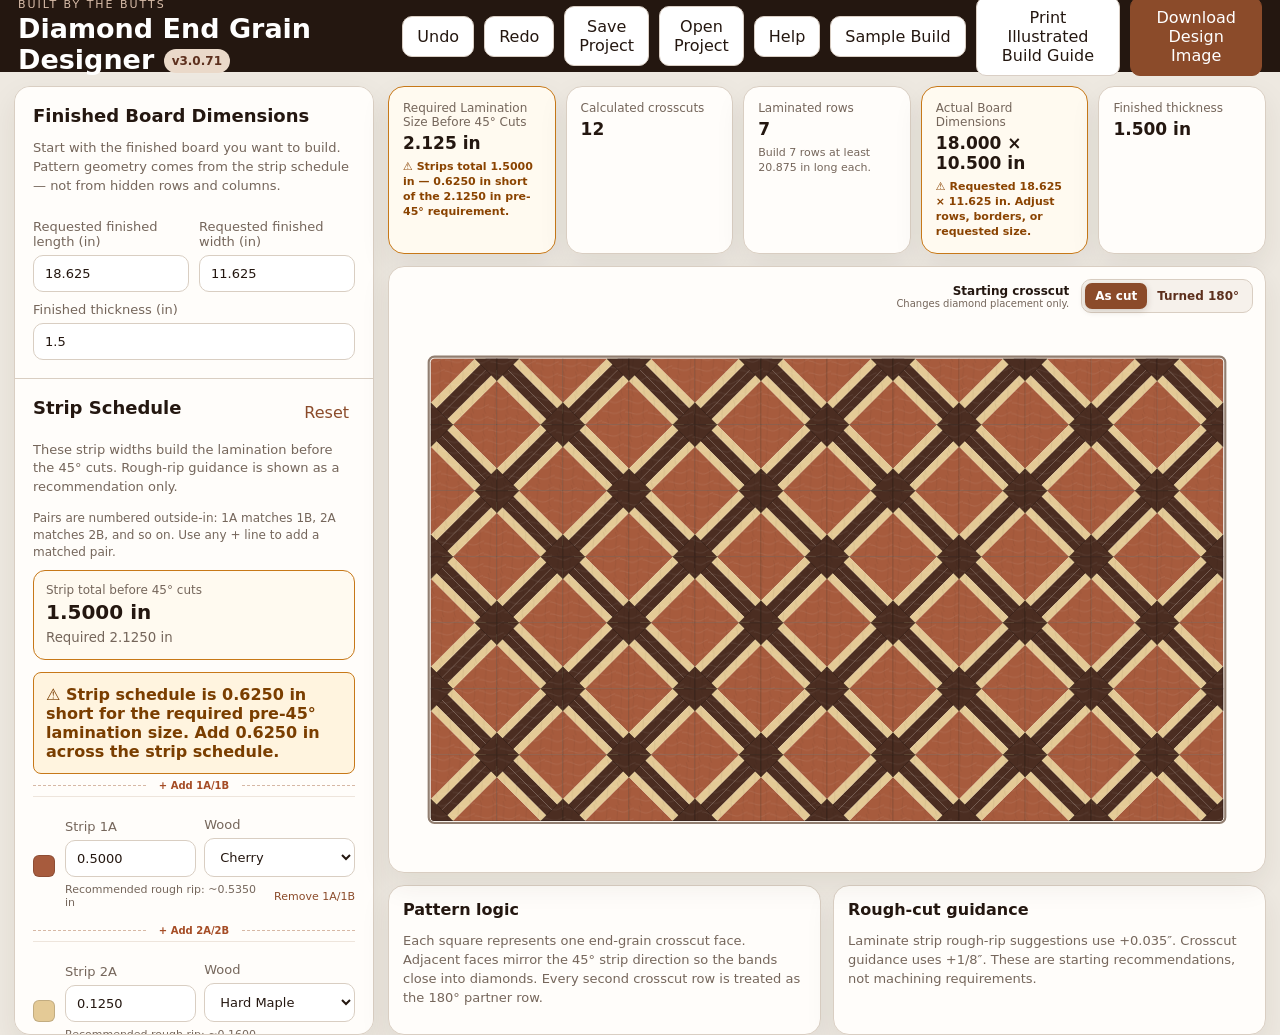
==== index.html @ 10adbae2 "Add files via upload" ====
<!doctype html>
<html lang="en">
<head>
  <meta charset="utf-8" />
  <meta name="viewport" content="width=device-width, initial-scale=1" />
  <meta name="description" content="Diamond End Grain Designer by Built By The Butts" />
  <title>Diamond End Grain Designer</title>
  <link rel="stylesheet" href="styles.css?v=3.0.71" />
</head>
<body>
  <header class="app-header">
    <div>
      <p class="eyebrow">Built By The Butts</p>
      <h1>Diamond End Grain Designer <span class="version-badge">v3.0.71</span></h1>
    </div>
    <div class="header-actions">
      <button id="undoBtn" class="secondary" type="button">Undo</button>
      <button id="redoBtn" class="secondary" type="button">Redo</button>
      <button id="saveProjectBtn" class="secondary" type="button">Save Project</button>
      <button id="openProjectBtn" class="secondary" type="button">Open Project</button>
      <input id="openProjectInput" type="file" accept="application/json,.json" hidden />
      <details id="helpMenu" class="help-menu">
        <summary class="secondary">Help</summary>
        <div class="help-menu-popover">
          <a id="userGuideLink" href="user-guide.html" target="_blank" rel="noopener"><strong>User Guide</strong><span>Learn every control and the full workflow</span></a>
          <a id="faqLink" href="faq.html" target="_blank" rel="noopener"><strong>FAQ</strong><span>Find quick answers to common questions</span></a>
        </div>
      </details>
      <a id="sampleBuildLink" class="secondary header-link" href="sample-build.html" target="_blank" rel="noopener">Sample Build</a>
      <button id="printPlanBtn" class="secondary" type="button">Print Illustrated Build Guide</button>
      <button id="exportSvgBtn" class="primary" type="button" title="Download the current board design as a scalable SVG image.">Download Design Image</button>
    </div>
  </header>

  <main class="workspace">
    <aside class="controls-panel">
      <section>
        <h2>Finished Board Dimensions</h2>
        <p class="help">Start with the finished board you want to build. Pattern geometry comes from the strip schedule — not from hidden rows and columns.</p>
        <div class="two-col">
          <label>Requested finished length (in)<input id="boardLength" type="number" min="1" max="60" step="0.125" /></label>
          <label>Requested finished width (in)<input id="boardWidth" type="number" min="1" max="36" step="0.125" /></label>
        </div>
        <label>Finished thickness (in)<input id="finishedThickness" type="number" min="0.75" max="3" step="0.125" /></label>
      </section>

      <section>
        <div class="section-heading-row"><h2>Strip Schedule</h2><button id="resetStripsBtn" class="text-button" type="button">Reset</button></div>
        <p class="help">These strip widths build the lamination before the 45° cuts. Rough-rip guidance is shown as a recommendation only.</p>
        <p class="strip-pair-help">Pairs are numbered outside-in: 1A matches 1B, 2A matches 2B, and so on. Use any + line to add a matched pair.</p>
        <div id="stripTotalCard" class="engineering-card"><span>Strip total before 45° cuts</span><strong id="stripTotalMetric"></strong><small id="stripTotalHelp"></small></div>
        <p id="stripTotalWarning" class="crosscut-warning" role="alert" hidden></p>
        <div id="stripEditor"></div>
      </section>

      <section>
        <h2>Diamond Accent</h2>
        <label>Accent cut depth <span id="edgeInsetLabel"></span><input id="edgeInset" type="range" min="0" max="1" step="0.0625" /></label>
        <div class="inset-quick-values">
          <button type="button" data-inset="0">Zero</button><button type="button" data-inset="0.125">⅛″</button><button type="button" data-inset="0.25">¼″</button><button type="button" data-inset="0.375">⅜″</button><button type="button" data-inset="0.5">½″</button><button type="button" data-inset="0.625">⅝″</button><button type="button" data-inset="0.75">¾″</button><button type="button" data-inset="0.875">⅞″</button><button type="button" data-inset="1">1″</button>
        </div>
        <p class="help">Cut depth controls only the two removed 45° corner areas. The laminated strip geometry stays fixed; replacement wood fills only what is cut away.</p>
        <label>Diamond Accent wood<select id="edgeWood"></select></label>
      </section>

      <section>
        <div class="section-heading-row"><h2>Top &amp; Bottom Borders</h2><button id="addBorderBandBtn" class="text-button" type="button">+ Add Border</button></div>
        <label class="toggle-row"><input id="includeBorders" type="checkbox" /> Include all-end-grain borders</label>
        <p class="help">Add one entry for every physical border band, even when adjacent bands use the same wood. Borders replace complete laminated rows as mirrored pairs—one full row at each edge.</p>
        <div id="borderFields">
          <div id="borderEditor"></div>
        </div>
        <div class="engineering-card"><span>Diamond field size</span><strong id="diamondFieldMetric"></strong></div>
        <div class="engineering-card"><span>Required border width</span><strong id="requiredBorderMetric"></strong></div>
        <div class="engineering-card"><span>Border schedule</span><strong id="borderMaterialMetric"></strong></div>
        <div class="engineering-card"><span>Border width check</span><strong id="borderDifferenceMetric"></strong></div>
        <p id="borderWarning" class="crosscut-warning" role="alert" hidden></p>
      </section>

      <section>
        <h2>Crosscut Engineering</h2>
        <label>Blade kerf (in) <span class="label-note">(enter your blade’s thickness)</span><input id="bladeKerf" type="number" min="0" max="0.25" step="0.001" /></label>
        <div class="engineering-card"><span>Recommended rough crosscut</span><strong id="roughCrosscutMetric"></strong><small id="roughCrosscutHelp"></small></div>
        <div class="engineering-card"><span>Calculated crosscut result</span><strong id="crosscutCountMetric"></strong><small id="crosscutCountHelp"></small></div>
        <p id="crosscutWarning" class="crosscut-warning" role="alert" hidden></p>
      </section>

      <section>
        <h2>Estimated Wood Cost</h2>
        <p class="help">Enter your supplier's USD price per board foot. Quantities are based on every rough-ripped strip, every laminated row, the full pre-45° blanks, crosscut kerf, borders, Diamond Accent replacement stock, and the selected waste allowance.</p>
        <p class="help">The estimate is rough lumber required for the build; actual purchases still depend on available board sizes, defects, and stock selection.</p>
        <p id="materialLengthHelp" class="material-help"></p>
        <label>Waste allowance (%)<input id="wastePercent" type="number" min="0" max="100" step="1" /></label>
        <div class="waste-recommendation"><span id="wasteRecommendation"></span><button id="useRecommendedWasteBtn" class="text-button" type="button">Use recommended</button></div>
        <p id="wasteWarning" class="crosscut-warning" role="alert" hidden></p>
        <div class="two-col">
          <div class="engineering-card"><span>Estimated rough lumber</span><strong id="materialPurchaseMetric"></strong></div>
          <div class="engineering-card"><span>Estimated Wood Cost</span><strong id="materialCostMetric"></strong></div>
        </div>
        <div class="material-table-wrap"><table class="material-table"><thead><tr><th>Species</th><th>Includes</th><th>Est. Buy BF</th><th>$/BF</th><th>Cost</th></tr></thead><tbody id="materialTableBody"></tbody></table></div>
      </section>

      <section>
        <div class="section-heading-row"><h2>Wood Library</h2><button id="addCustomWoodBtn" class="text-button" type="button">+ Add Custom Wood</button></div>
        <p class="help">Choose from the expanded built-in species list anywhere wood is selected. Colors are visual guides; actual wood varies by board, grain, age, and finish.</p>
        <div id="customWoodEditor"></div>
        <p id="customWoodEmpty" class="custom-wood-empty">No custom woods added.</p>
      </section>
    </aside>

    <section class="main-panel">
      <div class="metric-row">
        <article id="laminationMetricCard"><span>Required Lamination Size Before 45° Cuts</span><strong id="moduleWidthMetric"></strong><small id="laminationWarning" class="metric-warning" role="status" hidden></small></article>
        <article><span>Calculated crosscuts</span><strong id="crosscutMetric"></strong></article>
        <article><span>Laminated rows</span><strong id="laminatedRowMetric"></strong><small id="laminatedRowHelp" class="metric-detail"></small></article>
        <article id="actualBoardMetricCard"><span>Actual Board Dimensions</span><strong id="boardSizeMetric"></strong><small id="actualBoardWarning" class="metric-warning" role="status" hidden></small></article>
        <article><span>Finished thickness</span><strong id="thicknessMetric"></strong></article>
      </div>

      <div class="preview-card">
        <div class="preview-toolbar">
          <div><strong>Starting crosscut</strong><span>Changes diamond placement only.</span></div>
          <div class="glue-up-phase-control" role="group" aria-label="Starting crosscut glue-up orientation">
            <button type="button" data-glue-up-phase="0" aria-label="Keep Crosscut 1 as cut">As cut</button>
            <button type="button" data-glue-up-phase="1" aria-label="Turn Crosscut 1 180 degrees">Turned 180°</button>
          </div>
        </div>
        <svg id="boardSvg" viewBox="0 0 1200 760" role="img" aria-label="Finished diamond end grain board preview"></svg>
      </div>

      <div class="lower-grid">
        <article class="info-card">
          <h3>Pattern logic</h3>
          <p>Each square represents one end-grain crosscut face. Adjacent faces mirror the 45° strip direction so the bands close into diamonds. Every second crosscut row is treated as the 180° partner row.</p>
        </article>
        <article class="info-card">
          <h3>Rough-cut guidance</h3>
          <p>Laminate strip rough-rip suggestions use +0.035″. Crosscut guidance uses +1/8″. These are starting recommendations, not machining requirements.</p>
        </article>
      </div>
    </section>
  </main>

  <article id="printPlan" class="print-plan" aria-label="Printable workshop plan"></article>

  <div id="toast" role="status" aria-live="polite"></div>
  <script src="geometry.js?v=3.0.71"></script>
  <script src="manufacturing.js?v=3.0.71"></script>
  <script src="material.js?v=3.0.71"></script>
  <script src="app.js?v=3.0.71"></script>
</body>
</html>
---- styles.css ----
:root{--bg:#eee9e1;--panel:#fffdfa;--ink:#241710;--muted:#75665b;--line:#d9cec2;--accent:#8b4b2a;--accent-dark:#5d301d;--header:#241710;--soft:#f6f1eb;--shadow:0 12px 30px rgba(52,32,19,.08)}
*{box-sizing:border-box}body{margin:0;font-family:Inter,ui-sans-serif,system-ui,-apple-system,BlinkMacSystemFont,"Segoe UI",sans-serif;color:var(--ink);background:var(--bg)}button,input,select{font:inherit}.app-header{height:72px;padding:0 18px;display:flex;align-items:center;justify-content:space-between;background:var(--header);color:#fff;position:sticky;top:0;z-index:5}.eyebrow{margin:0 0 2px;letter-spacing:.18em;text-transform:uppercase;font-size:11px;color:#d9bda9}.app-header h1{margin:0;font-size:27px}.version-badge{font-size:12px;background:#ead9c9;color:#5d301d;border-radius:999px;padding:5px 8px;vertical-align:middle}.header-actions{display:flex;gap:10px;align-items:center}.header-link{text-decoration:none;white-space:nowrap}.secondary,.primary,.file-button{border:1px solid #dacfc5;border-radius:10px;padding:10px 14px;background:#fff;color:var(--ink);cursor:pointer}.primary{background:var(--accent);border-color:var(--accent);color:#fff}.compact{padding:8px 10px}.file-button input{display:none}.workspace{display:grid;grid-template-columns:360px minmax(0,1fr);height:calc(100vh - 72px);gap:14px;padding:14px}.controls-panel,.main-panel{min-width:0}.controls-panel{background:var(--panel);border:1px solid var(--line);border-radius:16px;overflow:auto;box-shadow:var(--shadow)}.controls-panel section{padding:18px;border-bottom:1px solid var(--line)}h2{font-size:18px;margin:0 0 10px}h3{margin:0 0 8px;font-size:16px}.help,.info-card p{color:var(--muted);font-size:13px;line-height:1.45}.two-col{display:grid;grid-template-columns:1fr 1fr;gap:10px}label{display:grid;gap:6px;font-size:13px;color:var(--muted);margin-top:10px}.label-note{font-weight:400;color:var(--muted)}input,select{width:100%;padding:10px 11px;border:1px solid var(--line);border-radius:10px;background:#fff;color:var(--ink)}input[type=range]{padding:0}.section-heading-row{display:flex;align-items:center;justify-content:space-between}.text-button{border:0;background:transparent;color:var(--accent);cursor:pointer}.strip-toolbar{display:grid;grid-template-columns:1fr 1fr;gap:8px;margin:12px 0}.strip-pair-controls{display:grid;grid-template-columns:minmax(0,1fr) auto;gap:8px;align-items:end;margin:4px 0 0}.strip-pair-controls label{margin-top:0}.strip-pair-help{margin:7px 0 10px;color:var(--muted);font-size:12px;line-height:1.4}.strip-remove-toolbar{margin-top:12px}.strip-row{display:grid;grid-template-columns:24px 1fr 1.15fr;gap:8px;align-items:end;padding:10px 0;border-top:1px solid #eee5dc}.strip-insertion-target{display:flex;align-items:center;gap:8px;color:#9a451f;font-size:11px;font-weight:700}.strip-insertion-target::before,.strip-insertion-target::after{content:"";height:0;border-top:2px dashed #c36a3e;flex:1}.swatch{width:22px;height:22px;border-radius:6px;border:1px solid rgba(0,0,0,.15)}.strip-meta{grid-column:2/-1;color:var(--muted);font-size:11px;margin-top:-2px}.inset-quick-values{display:flex;flex-wrap:wrap;gap:7px;margin-top:10px}.inset-quick-values button{border:1px solid var(--line);background:#fff;border-radius:9px;padding:7px 10px;cursor:pointer}.inset-quick-values button.active{background:var(--accent);border-color:var(--accent);color:#fff}.engineering-card{border:1px solid var(--line);background:var(--soft);border-radius:12px;padding:12px;margin-top:10px}.engineering-card span,.metric-row span{display:block;color:var(--muted);font-size:12px}.engineering-card strong{display:block;font-size:20px;margin-top:3px}.engineering-card small{display:block;color:var(--muted);line-height:1.35;margin-top:5px}.engineering-grid{display:grid;grid-template-columns:1fr 1fr;gap:10px}.main-panel{display:grid;grid-template-rows:auto minmax(0,1fr) auto;gap:12px}.metric-row{display:grid;grid-template-columns:repeat(4,1fr);gap:10px}.metric-row article,.preview-card,.info-card{background:var(--panel);border:1px solid var(--line);border-radius:16px;box-shadow:var(--shadow)}.metric-row article{padding:14px}.metric-row strong{display:block;margin-top:4px;font-size:17px}.preview-card{min-height:0;padding:12px;overflow:hidden}.preview-card svg{width:100%;height:100%;display:block}.lower-grid{display:grid;grid-template-columns:1fr 1fr;gap:12px}.info-card{padding:14px}#toast{position:fixed;right:22px;bottom:22px;background:#241710;color:#fff;padding:10px 14px;border-radius:10px;opacity:0;transform:translateY(8px);pointer-events:none;transition:.2s}#toast.show{opacity:1;transform:none}@media(max-width:1000px){.workspace{grid-template-columns:1fr;height:auto}.controls-panel{max-height:none}.metric-row{grid-template-columns:1fr 1fr}.preview-card{height:620px}}
.crosscut-warning{margin:.75rem 0 0;padding:.75rem;border:1px solid #c77818;border-radius:8px;background:#fff4df;color:#7a3e00;font-weight:700}
.toggle-row{display:flex;align-items:center;gap:9px;color:var(--ink);font-weight:650}.toggle-row input{width:auto;margin:0}.end-grain-border{vector-effect:non-scaling-stroke}
.border-row{display:grid;grid-template-columns:24px 1fr 1.15fr auto;gap:8px;align-items:end;padding:10px 0;border-top:1px solid #eee5dc}.border-remove{padding:10px 2px}
.custom-wood-row{display:grid;grid-template-columns:44px 1fr auto;gap:8px;align-items:end;padding:10px 0;border-top:1px solid #eee5dc}.wood-color{width:42px;height:42px;padding:3px;cursor:pointer}.custom-wood-remove{padding:10px 2px}.custom-wood-empty{margin:8px 0 0;color:var(--muted);font-size:12px}
.strip-insertion-control{display:flex;align-items:center;gap:6px;min-height:22px;color:#9a451f}.strip-insertion-control::before,.strip-insertion-control::after{content:"";height:0;border-top:1px dashed #d6b8a5;flex:1}.strip-insertion-control button{border:0;border-radius:999px;background:transparent;color:#a54c25;padding:2px 7px;font-size:10px;font-weight:700;cursor:pointer;white-space:nowrap}.strip-insertion-control.pair-location-active::before,.strip-insertion-control.pair-location-active::after{border-color:#a54c25;border-top-width:2px}.strip-insertion-control.pair-location-active button{background:#f4dfd2}.strip-row.new-strip{animation:new-strip-highlight 1.6s ease-out}@keyframes new-strip-highlight{0%,55%{background:#fff1bf;box-shadow:inset 3px 0 #c36a3e}100%{background:transparent;box-shadow:none}}.waste-recommendation{display:flex;align-items:center;justify-content:space-between;gap:8px;margin-top:7px;color:var(--muted);font-size:12px;line-height:1.35}.waste-recommendation .text-button{flex:0 0 auto;padding:3px 0}
.strip-meta{display:flex;align-items:center;justify-content:space-between;gap:8px}.strip-pair-remove{padding:1px 0;font-size:11px;white-space:nowrap}.strip-row.pair-remove-active{background:#fff0e7;box-shadow:inset 3px 0 #c36a3e}
  .metric-row{grid-template-columns:repeat(5,1fr)}

  /* Save/open confirmations stay visible near the project controls long enough to be read. */
  #toast{z-index:40;left:50%;right:auto;top:84px;bottom:auto;max-width:min(680px,calc(100vw - 32px));padding:12px 18px;border:2px solid #fff;border-radius:12px;box-shadow:0 14px 34px rgba(36,23,16,.3);font-weight:700;text-align:center;transform:translate(-50%,-8px)}
  #toast.error{background:#8b1f16}
  #toast.show{transform:translate(-50%,0)}
.material-help{display:block;color:var(--muted);line-height:1.4;margin:9px 0}.material-table-wrap{overflow-x:auto}.material-table{width:100%;border-collapse:collapse;font-size:12px}.material-table th,.material-table td{padding:8px 5px;border-bottom:1px solid var(--line);text-align:right}.material-table th:first-child,.material-table td:first-child{text-align:left}.material-table small{display:block;color:var(--muted);font-size:10px;margin-top:2px}
.metric-row article.metric-has-warning,.engineering-card.engineering-has-warning{border-color:#c77818;background:#fffaf0}.metric-detail{display:block;margin-top:7px;color:var(--muted);font-size:11px;line-height:1.35}.metric-warning{display:block;margin-top:7px;color:#8a4300;font-size:11px;line-height:1.35;font-weight:700}.metric-warning[hidden]{display:none}
.preview-card{position:relative;display:grid;grid-template-rows:auto minmax(0,1fr);gap:7px}.preview-toolbar{display:flex;align-items:center;justify-content:flex-end;gap:12px;min-height:34px}.preview-toolbar>div:first-child{display:grid;text-align:right}.preview-toolbar strong{font-size:12px}.preview-toolbar span{color:var(--muted);font-size:10px}.glue-up-phase-control{display:flex;padding:3px;border:1px solid var(--line);border-radius:10px;background:var(--soft)}.glue-up-phase-control button{border:0;border-radius:7px;padding:6px 10px;background:transparent;color:var(--accent-dark);cursor:pointer;font-size:12px;font-weight:700}.glue-up-phase-control button.active{background:var(--accent);color:#fff;box-shadow:0 2px 7px rgba(52,32,19,.18)}
.price-input{min-width:72px;padding:6px;text-align:right}
.help-menu{position:relative}.help-menu summary{list-style:none;white-space:nowrap}.help-menu summary::-webkit-details-marker{display:none}.help-menu[open] summary{background:#f0e2d6;border-color:#c89c7e}.help-menu-popover{position:absolute;z-index:20;top:calc(100% + 9px);right:0;display:grid;min-width:290px;padding:8px;border:1px solid var(--line);border-radius:13px;background:#fff;box-shadow:0 18px 48px rgba(30,18,11,.28)}.help-menu-popover a{display:grid;gap:2px;padding:11px;border-radius:9px;color:var(--ink);text-decoration:none}.help-menu-popover a:hover,.help-menu-popover a:focus-visible{background:var(--soft);outline:none}.help-menu-popover strong{color:var(--accent)}.help-menu-popover span{color:var(--muted);font-size:12px}
.print-plan{display:none}@media print{@page{margin:.5in}.app-header,.workspace,#toast{display:none!important}.print-plan{display:block!important;color:#111;font-family:Arial,sans-serif;font-size:9.5pt}.print-plan header{border-bottom:2px solid #241710;margin-bottom:16px}.print-plan h1{font-size:22pt;margin:0 0 4px}.print-plan h2{font-size:13pt;margin:16px 0 6px;border-bottom:1px solid #999;padding-bottom:3px}.print-plan p{margin:4px 0}.print-dimension-warning{padding:7px;border:1px solid #c77818;background:#fff4df;color:#7a3e00}.print-plan table{width:100%;border-collapse:collapse;margin:6px 0}.print-plan th,.print-plan td{border:1px solid #bbb;padding:5px;text-align:left}.print-plan ol{padding-left:22px}.print-plan li{margin:5px 0}.print-eyebrow{text-transform:uppercase;letter-spacing:.15em}.print-note{font-style:italic;color:#444}.print-summary{break-inside:avoid}.print-board-section{break-inside:avoid;page-break-after:always}.print-board-reference{display:block;width:100%;height:auto;max-height:5.6in;margin:8px auto;print-color-adjust:exact;-webkit-print-color-adjust:exact}.print-plan section{break-inside:avoid}.guide-key{display:flex;flex-wrap:wrap;gap:7px 16px;margin:8px 0 12px}.guide-key-item{display:flex;align-items:center;gap:5px}.guide-key-item i{display:inline-block;width:15px;height:15px;border:1px solid #777;border-radius:3px}.guide-steps{display:grid;grid-template-columns:1fr 1fr;gap:12px}.guide-step{display:grid;grid-template-columns:28px 1fr;grid-template-rows:auto auto;border:1px solid #aaa;border-radius:7px;padding:8px;break-inside:avoid;min-height:250px}.guide-step-number{grid-row:1;width:23px;height:23px;border-radius:50%;background:#8f431f;color:#fff;font-weight:700;text-align:center;line-height:23px}.guide-copy h3{font-size:11pt;margin:2px 0 4px}.guide-copy p{line-height:1.25}.guide-svg{grid-column:1 / -1;width:100%;height:145px;margin-top:5px;background:#faf7f2;border-radius:4px}.guide-svg text{font:11px Arial;fill:#35271f}.guide-svg .guide-strip-order{font-size:9px;letter-spacing:.01em}.guide-cut{stroke:#c23b22;stroke-width:3;stroke-dasharray:5 3}.guide-center-cut{stroke:#c23b22;stroke-width:3;stroke-dasharray:6 5}.guide-center-point{fill:#fff;stroke:#c23b22;stroke-width:2}.guide-edge-label{font-weight:700;fill:#8f431f!important}.guide-arrow{stroke:#8f431f;stroke-width:2.5;fill:none}.guide-dimension{stroke:#333;stroke-width:1.5}}
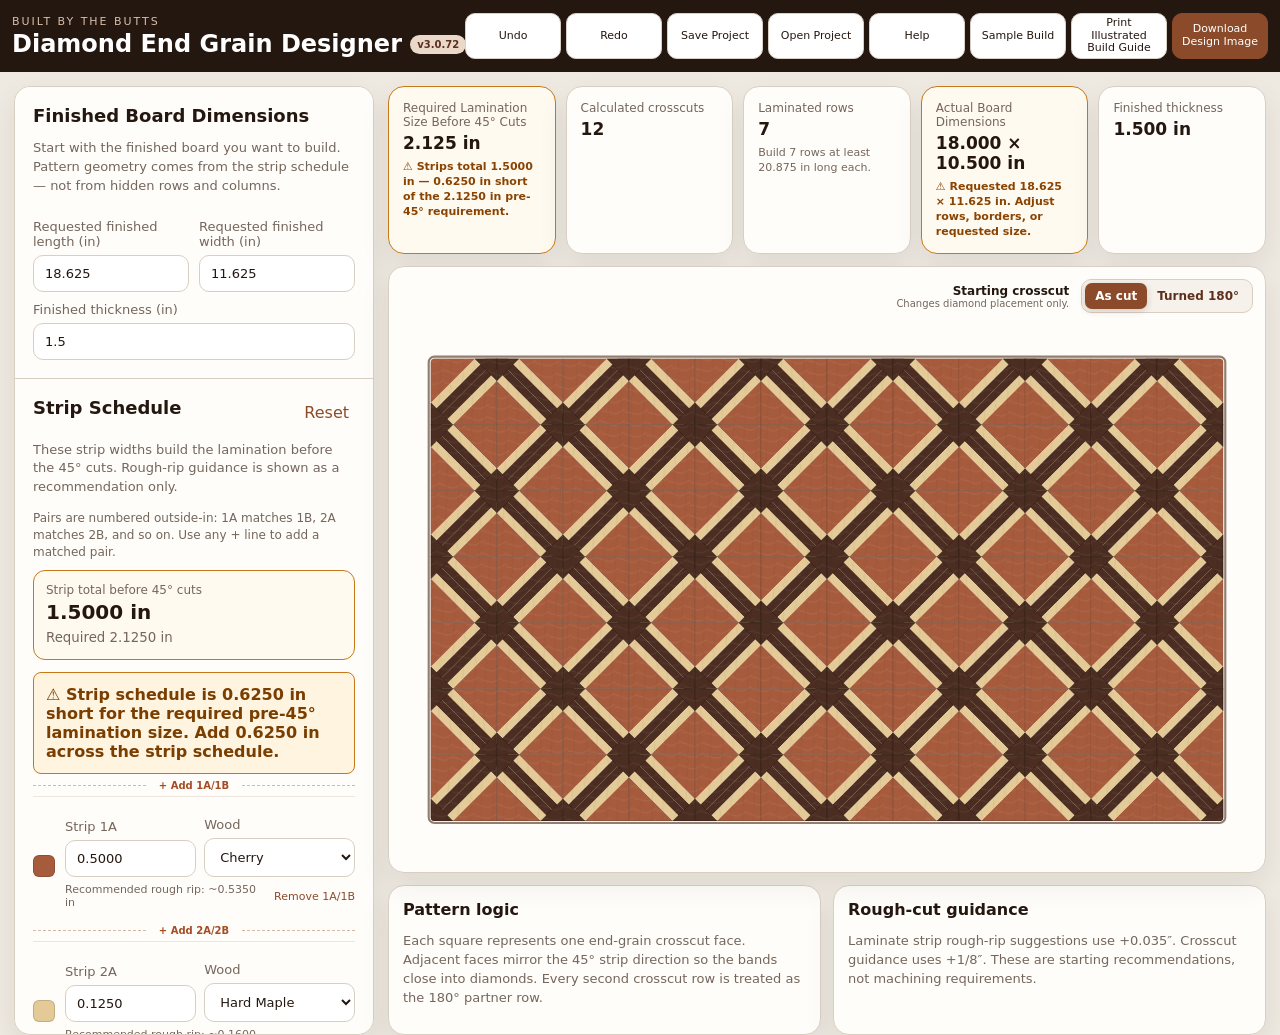
==== commit 86e1484b: "Add files via upload" ====
--- a/index.html
+++ b/index.html
@@ -5,13 +5,13 @@
   <meta name="viewport" content="width=device-width, initial-scale=1" />
   <meta name="description" content="Diamond End Grain Designer by Built By The Butts" />
   <title>Diamond End Grain Designer</title>
-  <link rel="stylesheet" href="styles.css?v=3.0.71" />
+  <link rel="stylesheet" href="styles.css?v=3.0.72" />
 </head>
 <body>
   <header class="app-header">
     <div>
       <p class="eyebrow">Built By The Butts</p>
-      <h1>Diamond End Grain Designer <span class="version-badge">v3.0.71</span></h1>
+      <h1>Diamond End Grain Designer <span class="version-badge">v3.0.72</span></h1>
     </div>
     <div class="header-actions">
       <button id="undoBtn" class="secondary" type="button">Undo</button>
@@ -144,9 +144,9 @@
   <article id="printPlan" class="print-plan" aria-label="Printable workshop plan"></article>
 
   <div id="toast" role="status" aria-live="polite"></div>
-  <script src="geometry.js?v=3.0.71"></script>
-  <script src="manufacturing.js?v=3.0.71"></script>
-  <script src="material.js?v=3.0.71"></script>
-  <script src="app.js?v=3.0.71"></script>
+  <script src="geometry.js?v=3.0.72"></script>
+  <script src="manufacturing.js?v=3.0.72"></script>
+  <script src="material.js?v=3.0.72"></script>
+  <script src="app.js?v=3.0.72"></script>
 </body>
 </html>
--- a/styles.css
+++ b/styles.css
@@ -17,4 +17,5 @@
 .preview-card{position:relative;display:grid;grid-template-rows:auto minmax(0,1fr);gap:7px}.preview-toolbar{display:flex;align-items:center;justify-content:flex-end;gap:12px;min-height:34px}.preview-toolbar>div:first-child{display:grid;text-align:right}.preview-toolbar strong{font-size:12px}.preview-toolbar span{color:var(--muted);font-size:10px}.glue-up-phase-control{display:flex;padding:3px;border:1px solid var(--line);border-radius:10px;background:var(--soft)}.glue-up-phase-control button{border:0;border-radius:7px;padding:6px 10px;background:transparent;color:var(--accent-dark);cursor:pointer;font-size:12px;font-weight:700}.glue-up-phase-control button.active{background:var(--accent);color:#fff;box-shadow:0 2px 7px rgba(52,32,19,.18)}
 .price-input{min-width:72px;padding:6px;text-align:right}
 .help-menu{position:relative}.help-menu summary{list-style:none;white-space:nowrap}.help-menu summary::-webkit-details-marker{display:none}.help-menu[open] summary{background:#f0e2d6;border-color:#c89c7e}.help-menu-popover{position:absolute;z-index:20;top:calc(100% + 9px);right:0;display:grid;min-width:290px;padding:8px;border:1px solid var(--line);border-radius:13px;background:#fff;box-shadow:0 18px 48px rgba(30,18,11,.28)}.help-menu-popover a{display:grid;gap:2px;padding:11px;border-radius:9px;color:var(--ink);text-decoration:none}.help-menu-popover a:hover,.help-menu-popover a:focus-visible{background:var(--soft);outline:none}.help-menu-popover strong{color:var(--accent)}.help-menu-popover span{color:var(--muted);font-size:12px}
+.header-actions{gap:6px;flex:0 0 auto}.header-actions>button,.header-actions>.header-link,.header-actions>.help-menu>summary{display:flex;align-items:center;justify-content:center;width:100px;min-width:100px;height:46px;padding:5px 7px;font-size:12px;line-height:1.15;text-align:center;white-space:normal}.header-actions>.help-menu{width:100px;min-width:100px}.app-header>div:first-child{min-width:0}.app-header h1{white-space:nowrap}@media(max-width:1350px){.app-header{padding-inline:12px}.app-header h1{font-size:24px}.version-badge{font-size:10px;padding:4px 7px}.header-actions{gap:5px}.header-actions>button,.header-actions>.header-link,.header-actions>.help-menu>summary{width:96px;min-width:96px;font-size:11px}.header-actions>.help-menu{width:96px;min-width:96px}}
 .print-plan{display:none}@media print{@page{margin:.5in}.app-header,.workspace,#toast{display:none!important}.print-plan{display:block!important;color:#111;font-family:Arial,sans-serif;font-size:9.5pt}.print-plan header{border-bottom:2px solid #241710;margin-bottom:16px}.print-plan h1{font-size:22pt;margin:0 0 4px}.print-plan h2{font-size:13pt;margin:16px 0 6px;border-bottom:1px solid #999;padding-bottom:3px}.print-plan p{margin:4px 0}.print-dimension-warning{padding:7px;border:1px solid #c77818;background:#fff4df;color:#7a3e00}.print-plan table{width:100%;border-collapse:collapse;margin:6px 0}.print-plan th,.print-plan td{border:1px solid #bbb;padding:5px;text-align:left}.print-plan ol{padding-left:22px}.print-plan li{margin:5px 0}.print-eyebrow{text-transform:uppercase;letter-spacing:.15em}.print-note{font-style:italic;color:#444}.print-summary{break-inside:avoid}.print-board-section{break-inside:avoid;page-break-after:always}.print-board-reference{display:block;width:100%;height:auto;max-height:5.6in;margin:8px auto;print-color-adjust:exact;-webkit-print-color-adjust:exact}.print-plan section{break-inside:avoid}.guide-key{display:flex;flex-wrap:wrap;gap:7px 16px;margin:8px 0 12px}.guide-key-item{display:flex;align-items:center;gap:5px}.guide-key-item i{display:inline-block;width:15px;height:15px;border:1px solid #777;border-radius:3px}.guide-steps{display:grid;grid-template-columns:1fr 1fr;gap:12px}.guide-step{display:grid;grid-template-columns:28px 1fr;grid-template-rows:auto auto;border:1px solid #aaa;border-radius:7px;padding:8px;break-inside:avoid;min-height:250px}.guide-step-number{grid-row:1;width:23px;height:23px;border-radius:50%;background:#8f431f;color:#fff;font-weight:700;text-align:center;line-height:23px}.guide-copy h3{font-size:11pt;margin:2px 0 4px}.guide-copy p{line-height:1.25}.guide-svg{grid-column:1 / -1;width:100%;height:145px;margin-top:5px;background:#faf7f2;border-radius:4px}.guide-svg text{font:11px Arial;fill:#35271f}.guide-svg .guide-strip-order{font-size:9px;letter-spacing:.01em}.guide-cut{stroke:#c23b22;stroke-width:3;stroke-dasharray:5 3}.guide-center-cut{stroke:#c23b22;stroke-width:3;stroke-dasharray:6 5}.guide-center-point{fill:#fff;stroke:#c23b22;stroke-width:2}.guide-edge-label{font-weight:700;fill:#8f431f!important}.guide-arrow{stroke:#8f431f;stroke-width:2.5;fill:none}.guide-dimension{stroke:#333;stroke-width:1.5}}
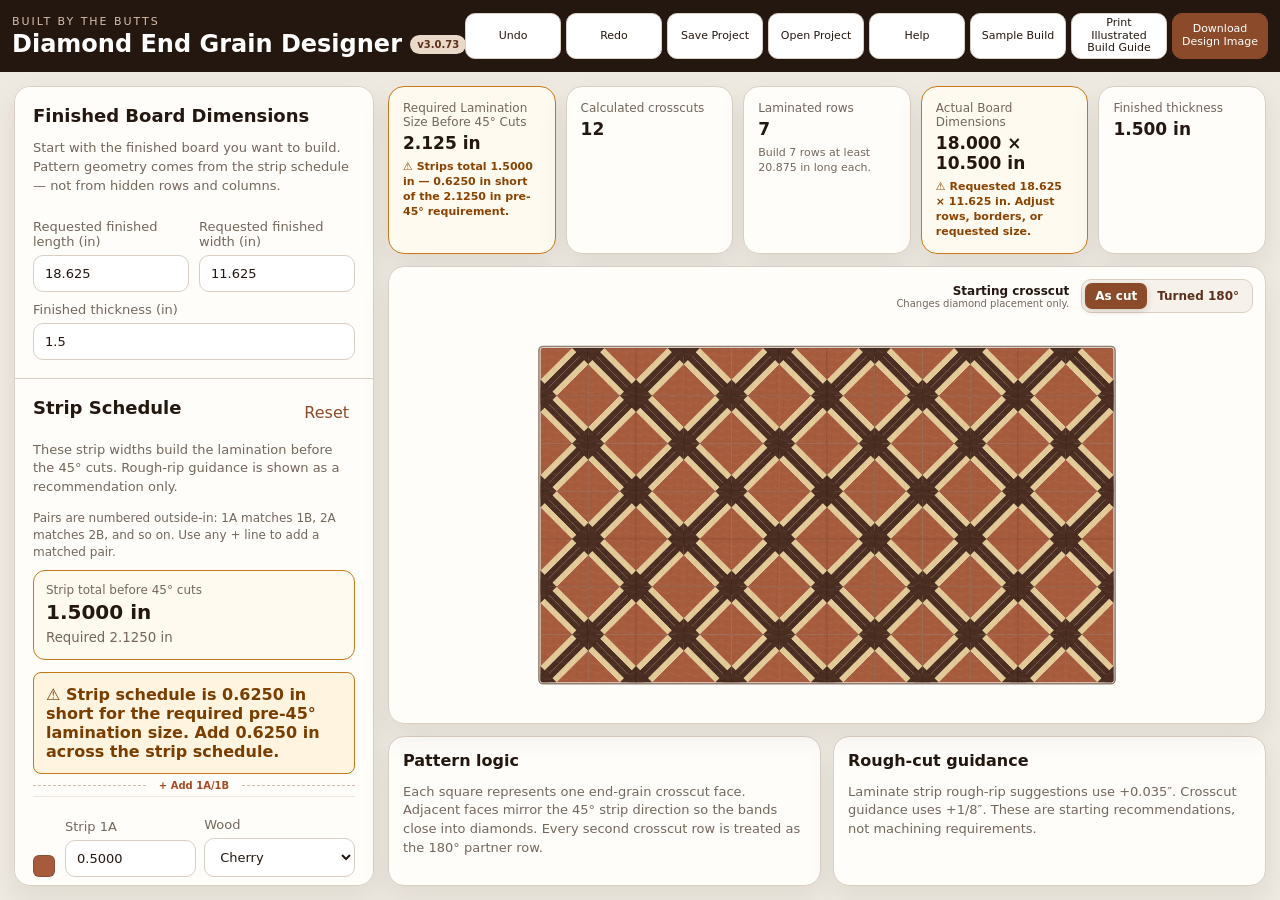
==== commit c1acf9eb: "Add files via upload" ====
--- a/index.html
+++ b/index.html
@@ -5,13 +5,13 @@
   <meta name="viewport" content="width=device-width, initial-scale=1" />
   <meta name="description" content="Diamond End Grain Designer by Built By The Butts" />
   <title>Diamond End Grain Designer</title>
-  <link rel="stylesheet" href="styles.css?v=3.0.72" />
+  <link rel="stylesheet" href="styles.css?v=3.0.73" />
 </head>
 <body>
   <header class="app-header">
     <div>
       <p class="eyebrow">Built By The Butts</p>
-      <h1>Diamond End Grain Designer <span class="version-badge">v3.0.72</span></h1>
+      <h1>Diamond End Grain Designer <span class="version-badge">v3.0.73</span></h1>
     </div>
     <div class="header-actions">
       <button id="undoBtn" class="secondary" type="button">Undo</button>
@@ -144,9 +144,9 @@
   <article id="printPlan" class="print-plan" aria-label="Printable workshop plan"></article>
 
   <div id="toast" role="status" aria-live="polite"></div>
-  <script src="geometry.js?v=3.0.72"></script>
-  <script src="manufacturing.js?v=3.0.72"></script>
-  <script src="material.js?v=3.0.72"></script>
-  <script src="app.js?v=3.0.72"></script>
+  <script src="geometry.js?v=3.0.73"></script>
+  <script src="manufacturing.js?v=3.0.73"></script>
+  <script src="material.js?v=3.0.73"></script>
+  <script src="app.js?v=3.0.73"></script>
 </body>
 </html>
--- a/styles.css
+++ b/styles.css
@@ -17,5 +17,7 @@
 .preview-card{position:relative;display:grid;grid-template-rows:auto minmax(0,1fr);gap:7px}.preview-toolbar{display:flex;align-items:center;justify-content:flex-end;gap:12px;min-height:34px}.preview-toolbar>div:first-child{display:grid;text-align:right}.preview-toolbar strong{font-size:12px}.preview-toolbar span{color:var(--muted);font-size:10px}.glue-up-phase-control{display:flex;padding:3px;border:1px solid var(--line);border-radius:10px;background:var(--soft)}.glue-up-phase-control button{border:0;border-radius:7px;padding:6px 10px;background:transparent;color:var(--accent-dark);cursor:pointer;font-size:12px;font-weight:700}.glue-up-phase-control button.active{background:var(--accent);color:#fff;box-shadow:0 2px 7px rgba(52,32,19,.18)}
 .price-input{min-width:72px;padding:6px;text-align:right}
 .help-menu{position:relative}.help-menu summary{list-style:none;white-space:nowrap}.help-menu summary::-webkit-details-marker{display:none}.help-menu[open] summary{background:#f0e2d6;border-color:#c89c7e}.help-menu-popover{position:absolute;z-index:20;top:calc(100% + 9px);right:0;display:grid;min-width:290px;padding:8px;border:1px solid var(--line);border-radius:13px;background:#fff;box-shadow:0 18px 48px rgba(30,18,11,.28)}.help-menu-popover a{display:grid;gap:2px;padding:11px;border-radius:9px;color:var(--ink);text-decoration:none}.help-menu-popover a:hover,.help-menu-popover a:focus-visible{background:var(--soft);outline:none}.help-menu-popover strong{color:var(--accent)}.help-menu-popover span{color:var(--muted);font-size:12px}
+/* Keep desktop scrolling inside the rounded controls panel so its scrollbar cannot slide beneath the sticky header. */
+@media(min-width:1001px){html,body{height:100%;overflow:hidden}.workspace{min-height:0}.controls-panel,.main-panel{min-height:0}.controls-panel{overflow-x:hidden;overflow-y:auto;overscroll-behavior:contain}}
 .header-actions{gap:6px;flex:0 0 auto}.header-actions>button,.header-actions>.header-link,.header-actions>.help-menu>summary{display:flex;align-items:center;justify-content:center;width:100px;min-width:100px;height:46px;padding:5px 7px;font-size:12px;line-height:1.15;text-align:center;white-space:normal}.header-actions>.help-menu{width:100px;min-width:100px}.app-header>div:first-child{min-width:0}.app-header h1{white-space:nowrap}@media(max-width:1350px){.app-header{padding-inline:12px}.app-header h1{font-size:24px}.version-badge{font-size:10px;padding:4px 7px}.header-actions{gap:5px}.header-actions>button,.header-actions>.header-link,.header-actions>.help-menu>summary{width:96px;min-width:96px;font-size:11px}.header-actions>.help-menu{width:96px;min-width:96px}}
 .print-plan{display:none}@media print{@page{margin:.5in}.app-header,.workspace,#toast{display:none!important}.print-plan{display:block!important;color:#111;font-family:Arial,sans-serif;font-size:9.5pt}.print-plan header{border-bottom:2px solid #241710;margin-bottom:16px}.print-plan h1{font-size:22pt;margin:0 0 4px}.print-plan h2{font-size:13pt;margin:16px 0 6px;border-bottom:1px solid #999;padding-bottom:3px}.print-plan p{margin:4px 0}.print-dimension-warning{padding:7px;border:1px solid #c77818;background:#fff4df;color:#7a3e00}.print-plan table{width:100%;border-collapse:collapse;margin:6px 0}.print-plan th,.print-plan td{border:1px solid #bbb;padding:5px;text-align:left}.print-plan ol{padding-left:22px}.print-plan li{margin:5px 0}.print-eyebrow{text-transform:uppercase;letter-spacing:.15em}.print-note{font-style:italic;color:#444}.print-summary{break-inside:avoid}.print-board-section{break-inside:avoid;page-break-after:always}.print-board-reference{display:block;width:100%;height:auto;max-height:5.6in;margin:8px auto;print-color-adjust:exact;-webkit-print-color-adjust:exact}.print-plan section{break-inside:avoid}.guide-key{display:flex;flex-wrap:wrap;gap:7px 16px;margin:8px 0 12px}.guide-key-item{display:flex;align-items:center;gap:5px}.guide-key-item i{display:inline-block;width:15px;height:15px;border:1px solid #777;border-radius:3px}.guide-steps{display:grid;grid-template-columns:1fr 1fr;gap:12px}.guide-step{display:grid;grid-template-columns:28px 1fr;grid-template-rows:auto auto;border:1px solid #aaa;border-radius:7px;padding:8px;break-inside:avoid;min-height:250px}.guide-step-number{grid-row:1;width:23px;height:23px;border-radius:50%;background:#8f431f;color:#fff;font-weight:700;text-align:center;line-height:23px}.guide-copy h3{font-size:11pt;margin:2px 0 4px}.guide-copy p{line-height:1.25}.guide-svg{grid-column:1 / -1;width:100%;height:145px;margin-top:5px;background:#faf7f2;border-radius:4px}.guide-svg text{font:11px Arial;fill:#35271f}.guide-svg .guide-strip-order{font-size:9px;letter-spacing:.01em}.guide-cut{stroke:#c23b22;stroke-width:3;stroke-dasharray:5 3}.guide-center-cut{stroke:#c23b22;stroke-width:3;stroke-dasharray:6 5}.guide-center-point{fill:#fff;stroke:#c23b22;stroke-width:2}.guide-edge-label{font-weight:700;fill:#8f431f!important}.guide-arrow{stroke:#8f431f;stroke-width:2.5;fill:none}.guide-dimension{stroke:#333;stroke-width:1.5}}
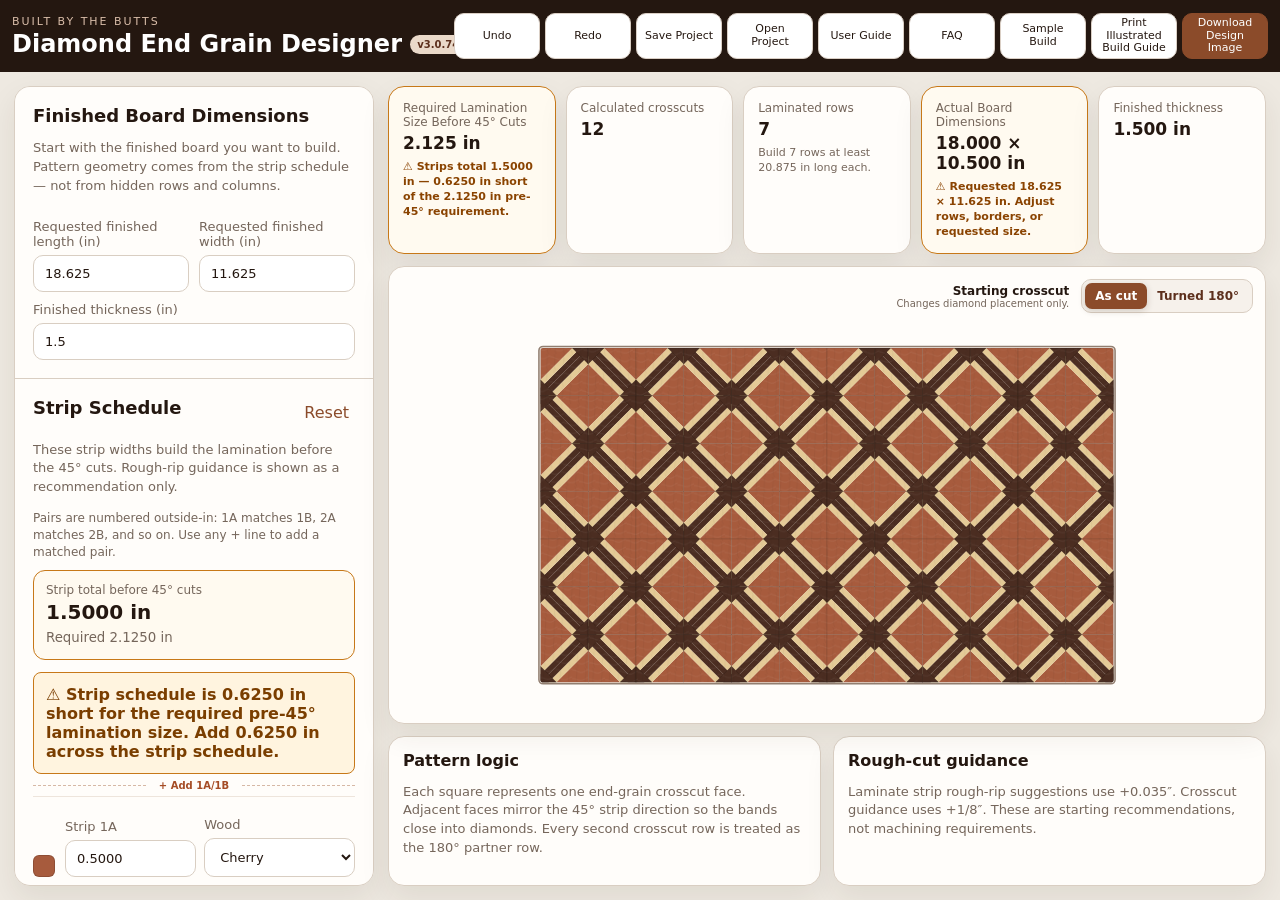
==== commit dea79e13: "Add files via upload" ====
--- a/index.html
+++ b/index.html
@@ -5,13 +5,13 @@
   <meta name="viewport" content="width=device-width, initial-scale=1" />
   <meta name="description" content="Diamond End Grain Designer by Built By The Butts" />
   <title>Diamond End Grain Designer</title>
-  <link rel="stylesheet" href="styles.css?v=3.0.73" />
+  <link rel="stylesheet" href="styles.css?v=3.0.74" />
 </head>
 <body>
   <header class="app-header">
     <div>
       <p class="eyebrow">Built By The Butts</p>
-      <h1>Diamond End Grain Designer <span class="version-badge">v3.0.73</span></h1>
+      <h1>Diamond End Grain Designer <span class="version-badge">v3.0.74</span></h1>
     </div>
     <div class="header-actions">
       <button id="undoBtn" class="secondary" type="button">Undo</button>
@@ -19,13 +19,8 @@
       <button id="saveProjectBtn" class="secondary" type="button">Save Project</button>
       <button id="openProjectBtn" class="secondary" type="button">Open Project</button>
       <input id="openProjectInput" type="file" accept="application/json,.json" hidden />
-      <details id="helpMenu" class="help-menu">
-        <summary class="secondary">Help</summary>
-        <div class="help-menu-popover">
-          <a id="userGuideLink" href="user-guide.html" target="_blank" rel="noopener"><strong>User Guide</strong><span>Learn every control and the full workflow</span></a>
-          <a id="faqLink" href="faq.html" target="_blank" rel="noopener"><strong>FAQ</strong><span>Find quick answers to common questions</span></a>
-        </div>
-      </details>
+      <a id="userGuideLink" class="secondary header-link" href="user-guide.html" target="_blank" rel="noopener">User Guide</a>
+      <a id="faqLink" class="secondary header-link" href="faq.html" target="_blank" rel="noopener">FAQ</a>
       <a id="sampleBuildLink" class="secondary header-link" href="sample-build.html" target="_blank" rel="noopener">Sample Build</a>
       <button id="printPlanBtn" class="secondary" type="button">Print Illustrated Build Guide</button>
       <button id="exportSvgBtn" class="primary" type="button" title="Download the current board design as a scalable SVG image.">Download Design Image</button>
@@ -144,9 +139,9 @@
   <article id="printPlan" class="print-plan" aria-label="Printable workshop plan"></article>
 
   <div id="toast" role="status" aria-live="polite"></div>
-  <script src="geometry.js?v=3.0.73"></script>
-  <script src="manufacturing.js?v=3.0.73"></script>
-  <script src="material.js?v=3.0.73"></script>
-  <script src="app.js?v=3.0.73"></script>
+  <script src="geometry.js?v=3.0.74"></script>
+  <script src="manufacturing.js?v=3.0.74"></script>
+  <script src="material.js?v=3.0.74"></script>
+  <script src="app.js?v=3.0.74"></script>
 </body>
 </html>
--- a/styles.css
+++ b/styles.css
@@ -16,8 +16,7 @@
 .metric-row article.metric-has-warning,.engineering-card.engineering-has-warning{border-color:#c77818;background:#fffaf0}.metric-detail{display:block;margin-top:7px;color:var(--muted);font-size:11px;line-height:1.35}.metric-warning{display:block;margin-top:7px;color:#8a4300;font-size:11px;line-height:1.35;font-weight:700}.metric-warning[hidden]{display:none}
 .preview-card{position:relative;display:grid;grid-template-rows:auto minmax(0,1fr);gap:7px}.preview-toolbar{display:flex;align-items:center;justify-content:flex-end;gap:12px;min-height:34px}.preview-toolbar>div:first-child{display:grid;text-align:right}.preview-toolbar strong{font-size:12px}.preview-toolbar span{color:var(--muted);font-size:10px}.glue-up-phase-control{display:flex;padding:3px;border:1px solid var(--line);border-radius:10px;background:var(--soft)}.glue-up-phase-control button{border:0;border-radius:7px;padding:6px 10px;background:transparent;color:var(--accent-dark);cursor:pointer;font-size:12px;font-weight:700}.glue-up-phase-control button.active{background:var(--accent);color:#fff;box-shadow:0 2px 7px rgba(52,32,19,.18)}
 .price-input{min-width:72px;padding:6px;text-align:right}
-.help-menu{position:relative}.help-menu summary{list-style:none;white-space:nowrap}.help-menu summary::-webkit-details-marker{display:none}.help-menu[open] summary{background:#f0e2d6;border-color:#c89c7e}.help-menu-popover{position:absolute;z-index:20;top:calc(100% + 9px);right:0;display:grid;min-width:290px;padding:8px;border:1px solid var(--line);border-radius:13px;background:#fff;box-shadow:0 18px 48px rgba(30,18,11,.28)}.help-menu-popover a{display:grid;gap:2px;padding:11px;border-radius:9px;color:var(--ink);text-decoration:none}.help-menu-popover a:hover,.help-menu-popover a:focus-visible{background:var(--soft);outline:none}.help-menu-popover strong{color:var(--accent)}.help-menu-popover span{color:var(--muted);font-size:12px}
 /* Keep desktop scrolling inside the rounded controls panel so its scrollbar cannot slide beneath the sticky header. */
 @media(min-width:1001px){html,body{height:100%;overflow:hidden}.workspace{min-height:0}.controls-panel,.main-panel{min-height:0}.controls-panel{overflow-x:hidden;overflow-y:auto;overscroll-behavior:contain}}
-.header-actions{gap:6px;flex:0 0 auto}.header-actions>button,.header-actions>.header-link,.header-actions>.help-menu>summary{display:flex;align-items:center;justify-content:center;width:100px;min-width:100px;height:46px;padding:5px 7px;font-size:12px;line-height:1.15;text-align:center;white-space:normal}.header-actions>.help-menu{width:100px;min-width:100px}.app-header>div:first-child{min-width:0}.app-header h1{white-space:nowrap}@media(max-width:1350px){.app-header{padding-inline:12px}.app-header h1{font-size:24px}.version-badge{font-size:10px;padding:4px 7px}.header-actions{gap:5px}.header-actions>button,.header-actions>.header-link,.header-actions>.help-menu>summary{width:96px;min-width:96px;font-size:11px}.header-actions>.help-menu{width:96px;min-width:96px}}
+.header-actions{gap:6px;flex:0 0 auto}.header-actions>button,.header-actions>.header-link{display:flex;align-items:center;justify-content:center;width:100px;min-width:100px;height:46px;padding:5px 7px;font-size:12px;line-height:1.15;text-align:center;white-space:normal}.app-header>div:first-child{min-width:0}.app-header h1{white-space:nowrap}@media(max-width:1350px){.app-header{padding-inline:12px}.app-header h1{font-size:24px}.version-badge{font-size:10px;padding:4px 7px}.header-actions{gap:5px}.header-actions>button,.header-actions>.header-link{width:86px;min-width:86px;font-size:11px}}
 .print-plan{display:none}@media print{@page{margin:.5in}.app-header,.workspace,#toast{display:none!important}.print-plan{display:block!important;color:#111;font-family:Arial,sans-serif;font-size:9.5pt}.print-plan header{border-bottom:2px solid #241710;margin-bottom:16px}.print-plan h1{font-size:22pt;margin:0 0 4px}.print-plan h2{font-size:13pt;margin:16px 0 6px;border-bottom:1px solid #999;padding-bottom:3px}.print-plan p{margin:4px 0}.print-dimension-warning{padding:7px;border:1px solid #c77818;background:#fff4df;color:#7a3e00}.print-plan table{width:100%;border-collapse:collapse;margin:6px 0}.print-plan th,.print-plan td{border:1px solid #bbb;padding:5px;text-align:left}.print-plan ol{padding-left:22px}.print-plan li{margin:5px 0}.print-eyebrow{text-transform:uppercase;letter-spacing:.15em}.print-note{font-style:italic;color:#444}.print-summary{break-inside:avoid}.print-board-section{break-inside:avoid;page-break-after:always}.print-board-reference{display:block;width:100%;height:auto;max-height:5.6in;margin:8px auto;print-color-adjust:exact;-webkit-print-color-adjust:exact}.print-plan section{break-inside:avoid}.guide-key{display:flex;flex-wrap:wrap;gap:7px 16px;margin:8px 0 12px}.guide-key-item{display:flex;align-items:center;gap:5px}.guide-key-item i{display:inline-block;width:15px;height:15px;border:1px solid #777;border-radius:3px}.guide-steps{display:grid;grid-template-columns:1fr 1fr;gap:12px}.guide-step{display:grid;grid-template-columns:28px 1fr;grid-template-rows:auto auto;border:1px solid #aaa;border-radius:7px;padding:8px;break-inside:avoid;min-height:250px}.guide-step-number{grid-row:1;width:23px;height:23px;border-radius:50%;background:#8f431f;color:#fff;font-weight:700;text-align:center;line-height:23px}.guide-copy h3{font-size:11pt;margin:2px 0 4px}.guide-copy p{line-height:1.25}.guide-svg{grid-column:1 / -1;width:100%;height:145px;margin-top:5px;background:#faf7f2;border-radius:4px}.guide-svg text{font:11px Arial;fill:#35271f}.guide-svg .guide-strip-order{font-size:9px;letter-spacing:.01em}.guide-cut{stroke:#c23b22;stroke-width:3;stroke-dasharray:5 3}.guide-center-cut{stroke:#c23b22;stroke-width:3;stroke-dasharray:6 5}.guide-center-point{fill:#fff;stroke:#c23b22;stroke-width:2}.guide-edge-label{font-weight:700;fill:#8f431f!important}.guide-arrow{stroke:#8f431f;stroke-width:2.5;fill:none}.guide-dimension{stroke:#333;stroke-width:1.5}}
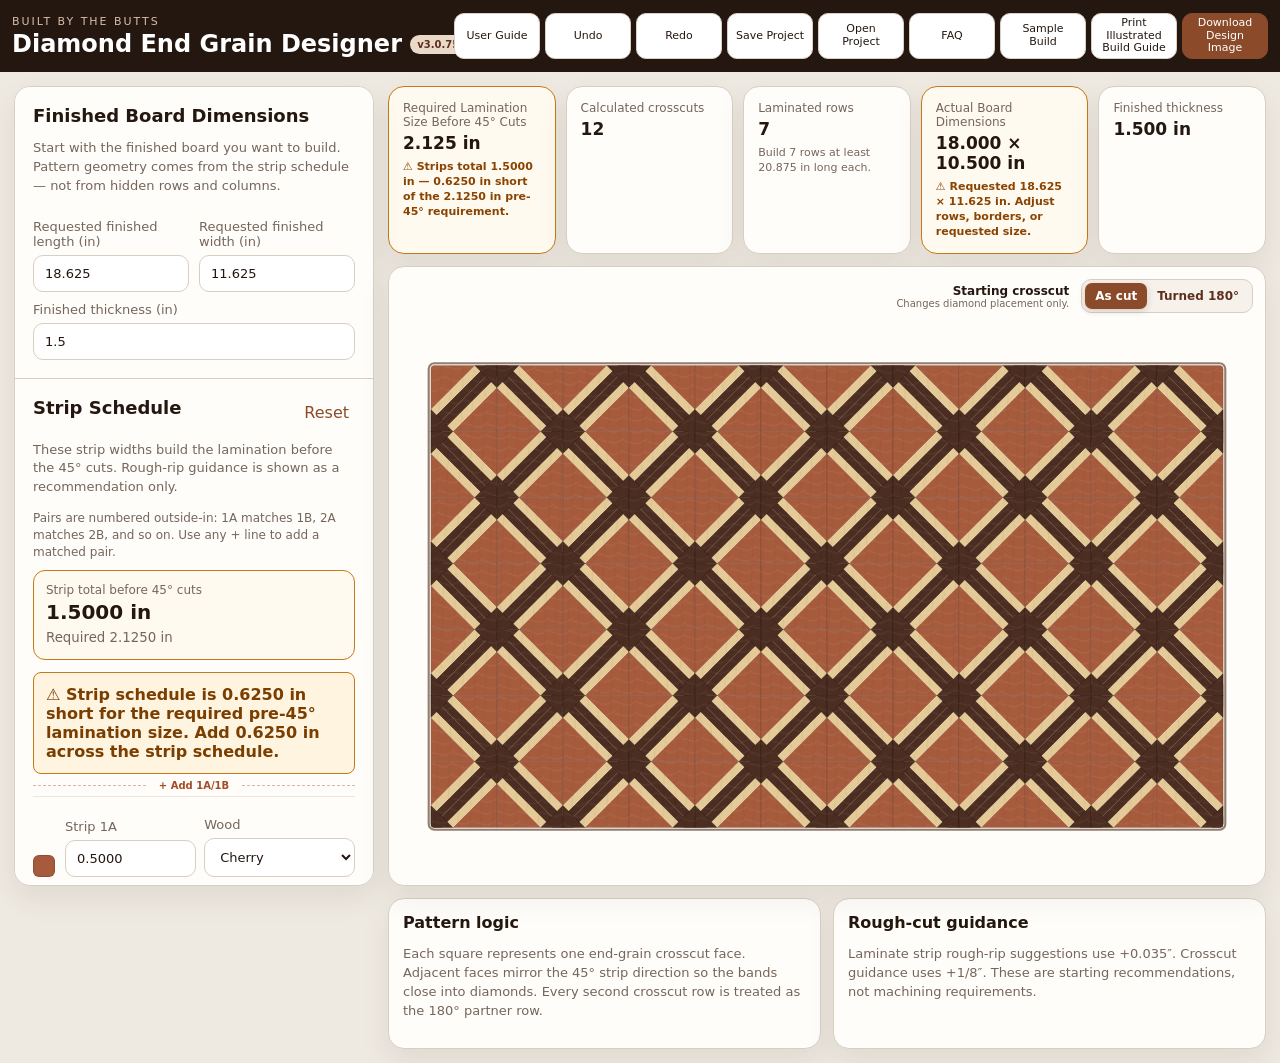
==== commit 39500280: "Add files via upload" ====
--- a/index.html
+++ b/index.html
@@ -5,21 +5,21 @@
   <meta name="viewport" content="width=device-width, initial-scale=1" />
   <meta name="description" content="Diamond End Grain Designer by Built By The Butts" />
   <title>Diamond End Grain Designer</title>
-  <link rel="stylesheet" href="styles.css?v=3.0.74" />
+  <link rel="stylesheet" href="styles.css?v=3.0.75" />
 </head>
 <body>
   <header class="app-header">
     <div>
       <p class="eyebrow">Built By The Butts</p>
-      <h1>Diamond End Grain Designer <span class="version-badge">v3.0.74</span></h1>
+      <h1>Diamond End Grain Designer <span class="version-badge">v3.0.75</span></h1>
     </div>
     <div class="header-actions">
+      <a id="userGuideLink" class="secondary header-link" href="user-guide.html" target="_blank" rel="noopener">User Guide</a>
       <button id="undoBtn" class="secondary" type="button">Undo</button>
       <button id="redoBtn" class="secondary" type="button">Redo</button>
       <button id="saveProjectBtn" class="secondary" type="button">Save Project</button>
       <button id="openProjectBtn" class="secondary" type="button">Open Project</button>
       <input id="openProjectInput" type="file" accept="application/json,.json" hidden />
-      <a id="userGuideLink" class="secondary header-link" href="user-guide.html" target="_blank" rel="noopener">User Guide</a>
       <a id="faqLink" class="secondary header-link" href="faq.html" target="_blank" rel="noopener">FAQ</a>
       <a id="sampleBuildLink" class="secondary header-link" href="sample-build.html" target="_blank" rel="noopener">Sample Build</a>
       <button id="printPlanBtn" class="secondary" type="button">Print Illustrated Build Guide</button>
@@ -139,9 +139,9 @@
   <article id="printPlan" class="print-plan" aria-label="Printable workshop plan"></article>
 
   <div id="toast" role="status" aria-live="polite"></div>
-  <script src="geometry.js?v=3.0.74"></script>
-  <script src="manufacturing.js?v=3.0.74"></script>
-  <script src="material.js?v=3.0.74"></script>
-  <script src="app.js?v=3.0.74"></script>
+  <script src="geometry.js?v=3.0.75"></script>
+  <script src="manufacturing.js?v=3.0.75"></script>
+  <script src="material.js?v=3.0.75"></script>
+  <script src="app.js?v=3.0.75"></script>
 </body>
 </html>
--- a/styles.css
+++ b/styles.css
@@ -17,6 +17,6 @@
 .preview-card{position:relative;display:grid;grid-template-rows:auto minmax(0,1fr);gap:7px}.preview-toolbar{display:flex;align-items:center;justify-content:flex-end;gap:12px;min-height:34px}.preview-toolbar>div:first-child{display:grid;text-align:right}.preview-toolbar strong{font-size:12px}.preview-toolbar span{color:var(--muted);font-size:10px}.glue-up-phase-control{display:flex;padding:3px;border:1px solid var(--line);border-radius:10px;background:var(--soft)}.glue-up-phase-control button{border:0;border-radius:7px;padding:6px 10px;background:transparent;color:var(--accent-dark);cursor:pointer;font-size:12px;font-weight:700}.glue-up-phase-control button.active{background:var(--accent);color:#fff;box-shadow:0 2px 7px rgba(52,32,19,.18)}
 .price-input{min-width:72px;padding:6px;text-align:right}
 /* Keep desktop scrolling inside the rounded controls panel so its scrollbar cannot slide beneath the sticky header. */
-@media(min-width:1001px){html,body{height:100%;overflow:hidden}.workspace{min-height:0}.controls-panel,.main-panel{min-height:0}.controls-panel{overflow-x:hidden;overflow-y:auto;overscroll-behavior:contain}}
+@media(min-width:1001px){.workspace{height:auto;min-height:calc(100vh - 72px);align-items:start}.controls-panel{position:sticky;top:86px;height:calc(100vh - 100px);overflow-x:hidden;overflow-y:auto;overscroll-behavior:contain}.main-panel{min-height:calc(100vh - 100px)}.preview-card{min-height:620px}}
 .header-actions{gap:6px;flex:0 0 auto}.header-actions>button,.header-actions>.header-link{display:flex;align-items:center;justify-content:center;width:100px;min-width:100px;height:46px;padding:5px 7px;font-size:12px;line-height:1.15;text-align:center;white-space:normal}.app-header>div:first-child{min-width:0}.app-header h1{white-space:nowrap}@media(max-width:1350px){.app-header{padding-inline:12px}.app-header h1{font-size:24px}.version-badge{font-size:10px;padding:4px 7px}.header-actions{gap:5px}.header-actions>button,.header-actions>.header-link{width:86px;min-width:86px;font-size:11px}}
 .print-plan{display:none}@media print{@page{margin:.5in}.app-header,.workspace,#toast{display:none!important}.print-plan{display:block!important;color:#111;font-family:Arial,sans-serif;font-size:9.5pt}.print-plan header{border-bottom:2px solid #241710;margin-bottom:16px}.print-plan h1{font-size:22pt;margin:0 0 4px}.print-plan h2{font-size:13pt;margin:16px 0 6px;border-bottom:1px solid #999;padding-bottom:3px}.print-plan p{margin:4px 0}.print-dimension-warning{padding:7px;border:1px solid #c77818;background:#fff4df;color:#7a3e00}.print-plan table{width:100%;border-collapse:collapse;margin:6px 0}.print-plan th,.print-plan td{border:1px solid #bbb;padding:5px;text-align:left}.print-plan ol{padding-left:22px}.print-plan li{margin:5px 0}.print-eyebrow{text-transform:uppercase;letter-spacing:.15em}.print-note{font-style:italic;color:#444}.print-summary{break-inside:avoid}.print-board-section{break-inside:avoid;page-break-after:always}.print-board-reference{display:block;width:100%;height:auto;max-height:5.6in;margin:8px auto;print-color-adjust:exact;-webkit-print-color-adjust:exact}.print-plan section{break-inside:avoid}.guide-key{display:flex;flex-wrap:wrap;gap:7px 16px;margin:8px 0 12px}.guide-key-item{display:flex;align-items:center;gap:5px}.guide-key-item i{display:inline-block;width:15px;height:15px;border:1px solid #777;border-radius:3px}.guide-steps{display:grid;grid-template-columns:1fr 1fr;gap:12px}.guide-step{display:grid;grid-template-columns:28px 1fr;grid-template-rows:auto auto;border:1px solid #aaa;border-radius:7px;padding:8px;break-inside:avoid;min-height:250px}.guide-step-number{grid-row:1;width:23px;height:23px;border-radius:50%;background:#8f431f;color:#fff;font-weight:700;text-align:center;line-height:23px}.guide-copy h3{font-size:11pt;margin:2px 0 4px}.guide-copy p{line-height:1.25}.guide-svg{grid-column:1 / -1;width:100%;height:145px;margin-top:5px;background:#faf7f2;border-radius:4px}.guide-svg text{font:11px Arial;fill:#35271f}.guide-svg .guide-strip-order{font-size:9px;letter-spacing:.01em}.guide-cut{stroke:#c23b22;stroke-width:3;stroke-dasharray:5 3}.guide-center-cut{stroke:#c23b22;stroke-width:3;stroke-dasharray:6 5}.guide-center-point{fill:#fff;stroke:#c23b22;stroke-width:2}.guide-edge-label{font-weight:700;fill:#8f431f!important}.guide-arrow{stroke:#8f431f;stroke-width:2.5;fill:none}.guide-dimension{stroke:#333;stroke-width:1.5}}
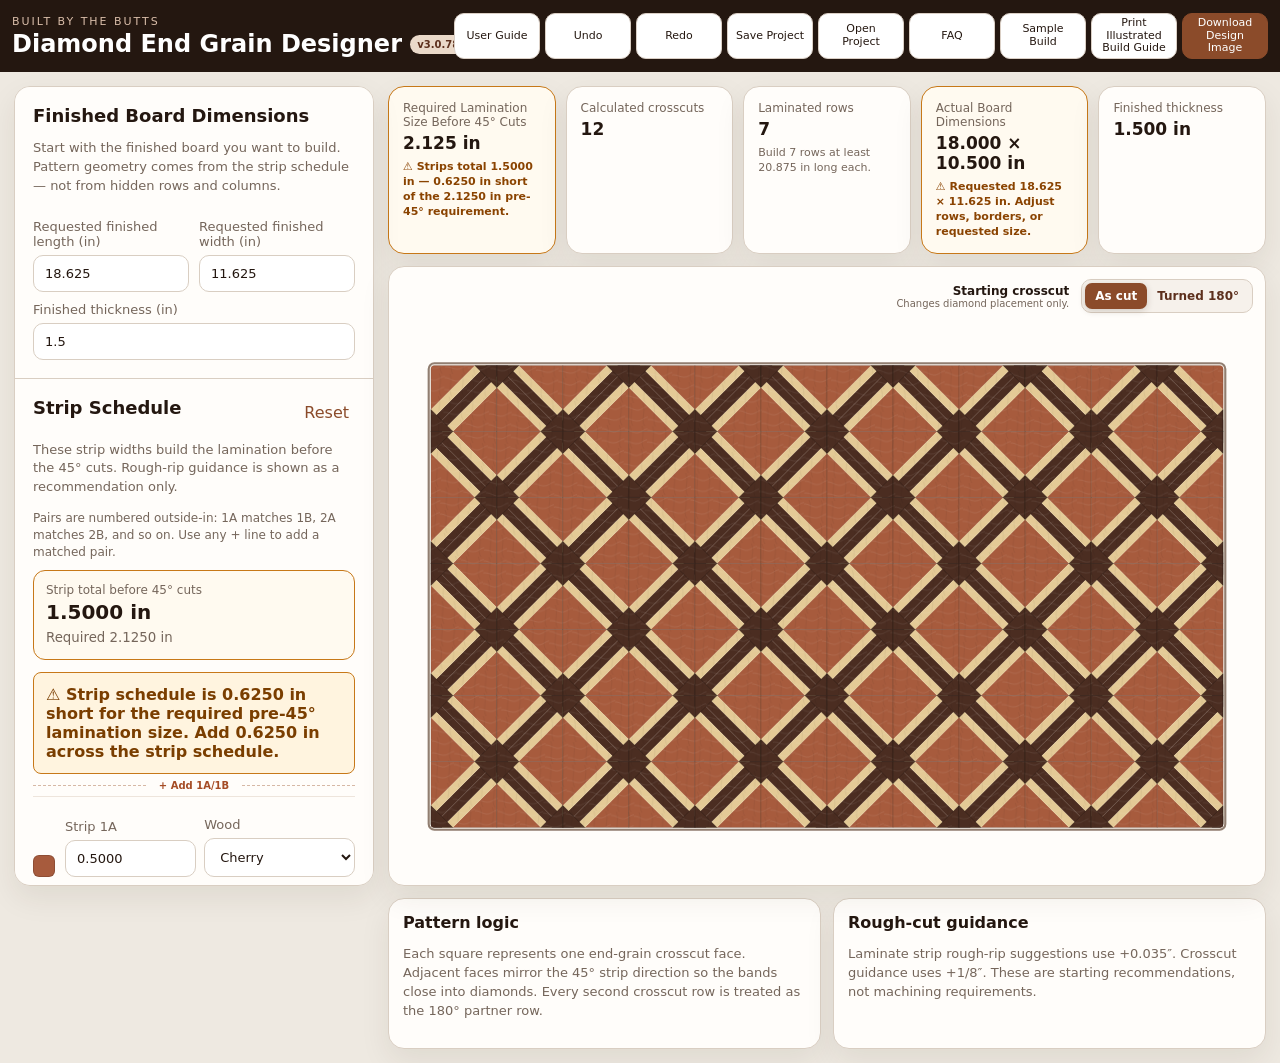
==== commit 1722cf6d: "Add files via upload" ====
--- a/index.html
+++ b/index.html
@@ -5,13 +5,13 @@
   <meta name="viewport" content="width=device-width, initial-scale=1" />
   <meta name="description" content="Diamond End Grain Designer by Built By The Butts" />
   <title>Diamond End Grain Designer</title>
-  <link rel="stylesheet" href="styles.css?v=3.0.75" />
+  <link rel="stylesheet" href="styles.css?v=3.0.78" />
 </head>
 <body>
   <header class="app-header">
     <div>
       <p class="eyebrow">Built By The Butts</p>
-      <h1>Diamond End Grain Designer <span class="version-badge">v3.0.75</span></h1>
+      <h1>Diamond End Grain Designer <span class="version-badge">v3.0.78</span></h1>
     </div>
     <div class="header-actions">
       <a id="userGuideLink" class="secondary header-link" href="user-guide.html" target="_blank" rel="noopener">User Guide</a>
@@ -139,9 +139,9 @@
   <article id="printPlan" class="print-plan" aria-label="Printable workshop plan"></article>
 
   <div id="toast" role="status" aria-live="polite"></div>
-  <script src="geometry.js?v=3.0.75"></script>
-  <script src="manufacturing.js?v=3.0.75"></script>
-  <script src="material.js?v=3.0.75"></script>
-  <script src="app.js?v=3.0.75"></script>
+  <script src="geometry.js?v=3.0.78"></script>
+  <script src="manufacturing.js?v=3.0.78"></script>
+  <script src="material.js?v=3.0.78"></script>
+  <script src="app.js?v=3.0.78"></script>
 </body>
 </html>
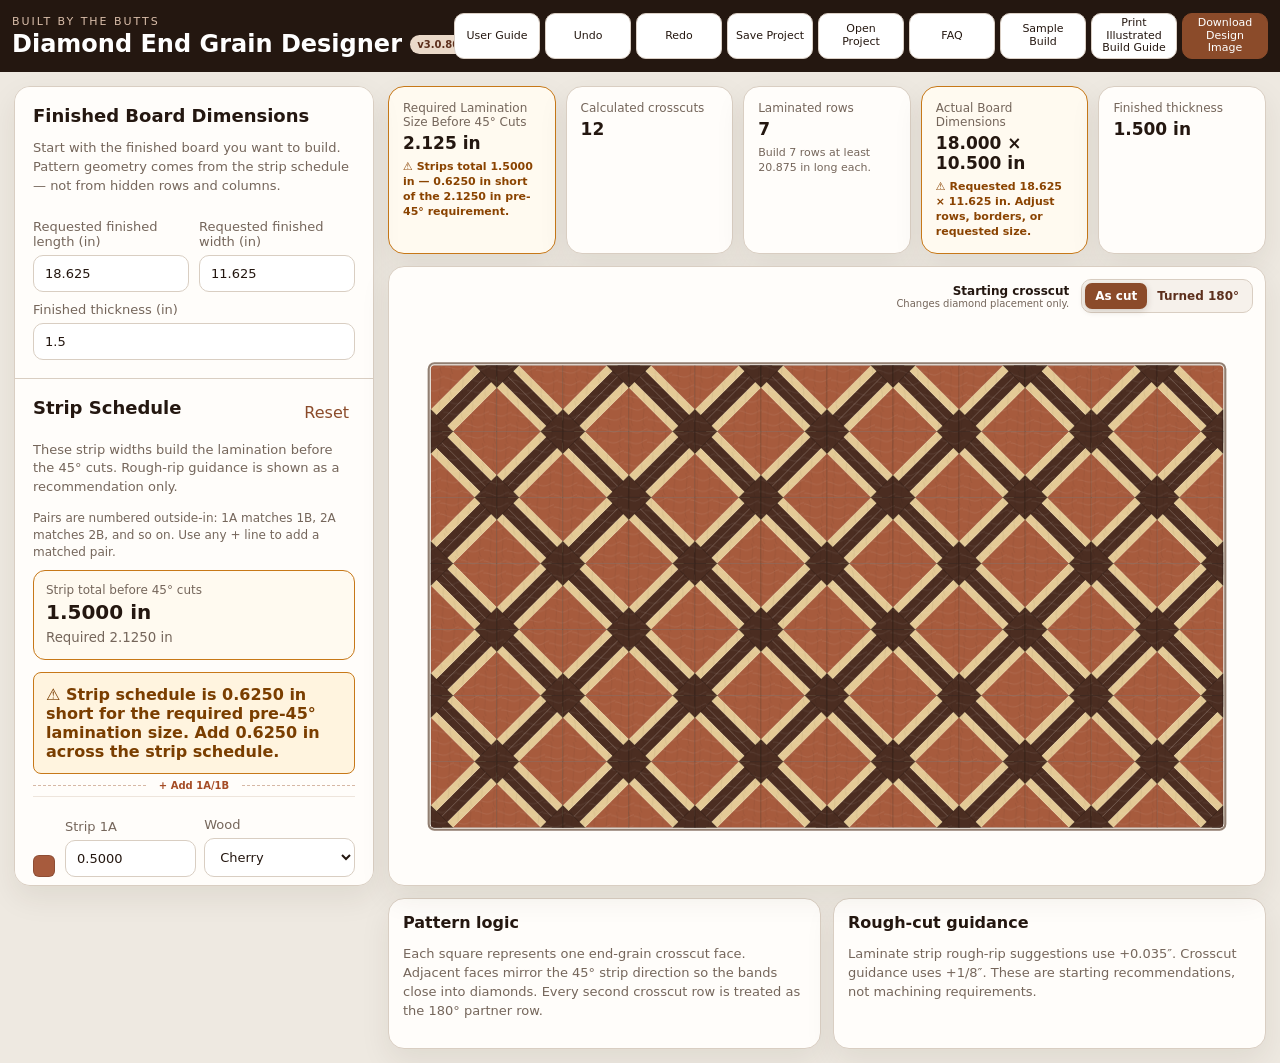
==== commit 32ea90c8: "Add files via upload" ====
--- a/index.html
+++ b/index.html
@@ -5,13 +5,13 @@
   <meta name="viewport" content="width=device-width, initial-scale=1" />
   <meta name="description" content="Diamond End Grain Designer by Built By The Butts" />
   <title>Diamond End Grain Designer</title>
-  <link rel="stylesheet" href="styles.css?v=3.0.78" />
+  <link rel="stylesheet" href="styles.css?v=3.0.80" />
 </head>
 <body>
   <header class="app-header">
     <div>
       <p class="eyebrow">Built By The Butts</p>
-      <h1>Diamond End Grain Designer <span class="version-badge">v3.0.78</span></h1>
+      <h1>Diamond End Grain Designer <span class="version-badge">v3.0.80</span></h1>
     </div>
     <div class="header-actions">
       <a id="userGuideLink" class="secondary header-link" href="user-guide.html" target="_blank" rel="noopener">User Guide</a>
@@ -139,9 +139,9 @@
   <article id="printPlan" class="print-plan" aria-label="Printable workshop plan"></article>
 
   <div id="toast" role="status" aria-live="polite"></div>
-  <script src="geometry.js?v=3.0.78"></script>
-  <script src="manufacturing.js?v=3.0.78"></script>
-  <script src="material.js?v=3.0.78"></script>
-  <script src="app.js?v=3.0.78"></script>
+  <script src="geometry.js?v=3.0.80"></script>
+  <script src="manufacturing.js?v=3.0.80"></script>
+  <script src="material.js?v=3.0.80"></script>
+  <script src="app.js?v=3.0.80"></script>
 </body>
 </html>
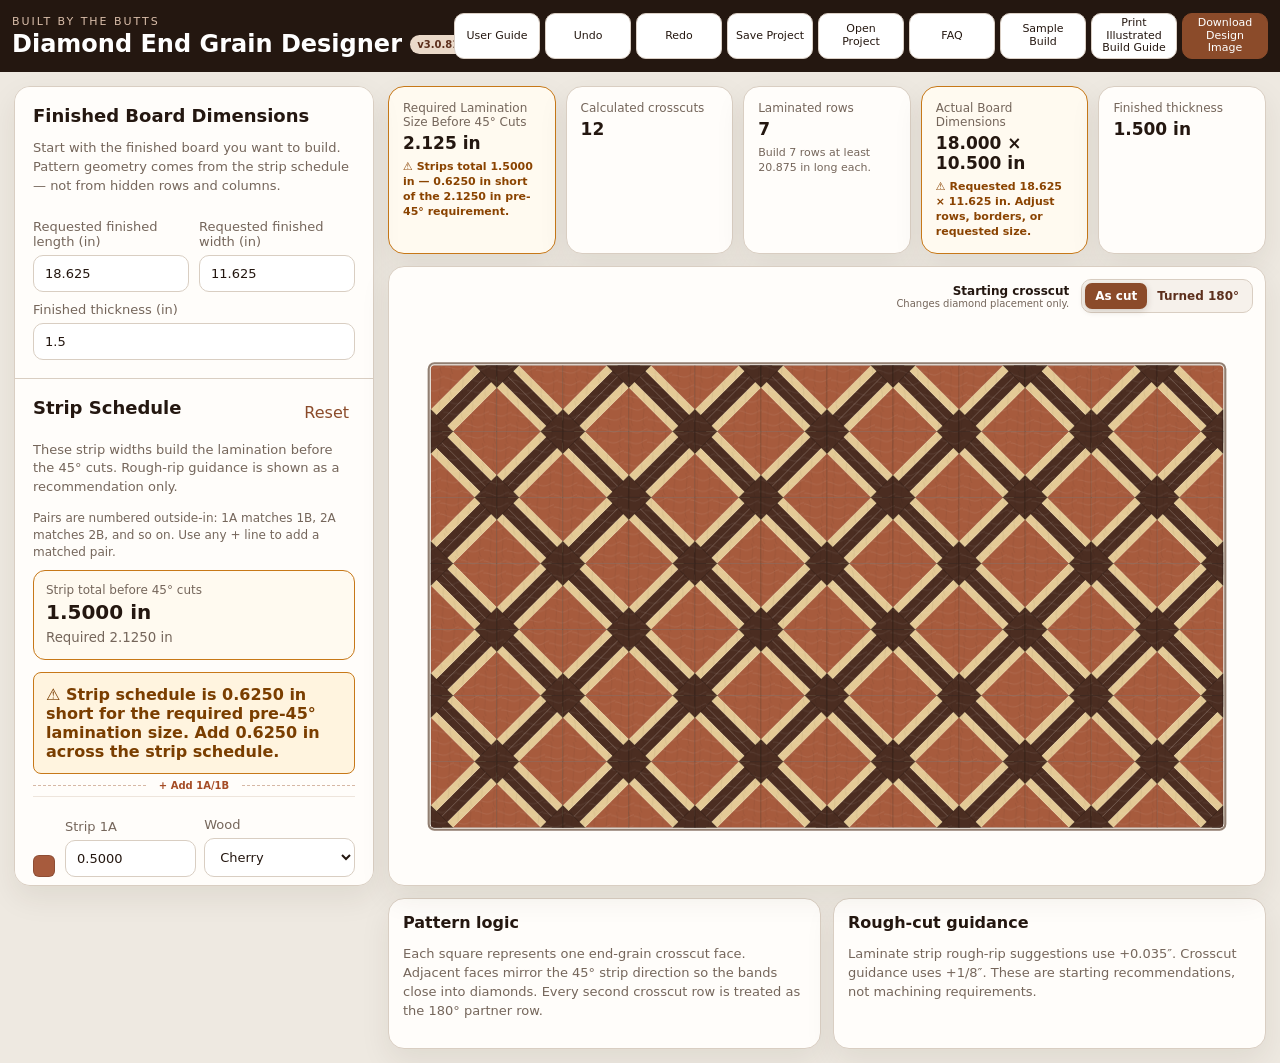
==== commit 59d77659: "Add files via upload" ====
--- a/index.html
+++ b/index.html
@@ -5,13 +5,13 @@
   <meta name="viewport" content="width=device-width, initial-scale=1" />
   <meta name="description" content="Diamond End Grain Designer by Built By The Butts" />
   <title>Diamond End Grain Designer</title>
-  <link rel="stylesheet" href="styles.css?v=3.0.80" />
+  <link rel="stylesheet" href="styles.css?v=3.0.81" />
 </head>
 <body>
   <header class="app-header">
     <div>
       <p class="eyebrow">Built By The Butts</p>
-      <h1>Diamond End Grain Designer <span class="version-badge">v3.0.80</span></h1>
+      <h1>Diamond End Grain Designer <span class="version-badge">v3.0.81</span></h1>
     </div>
     <div class="header-actions">
       <a id="userGuideLink" class="secondary header-link" href="user-guide.html" target="_blank" rel="noopener">User Guide</a>
@@ -139,9 +139,9 @@
   <article id="printPlan" class="print-plan" aria-label="Printable workshop plan"></article>
 
   <div id="toast" role="status" aria-live="polite"></div>
-  <script src="geometry.js?v=3.0.80"></script>
-  <script src="manufacturing.js?v=3.0.80"></script>
-  <script src="material.js?v=3.0.80"></script>
-  <script src="app.js?v=3.0.80"></script>
+  <script src="geometry.js?v=3.0.81"></script>
+  <script src="manufacturing.js?v=3.0.81"></script>
+  <script src="material.js?v=3.0.81"></script>
+  <script src="app.js?v=3.0.81"></script>
 </body>
 </html>
